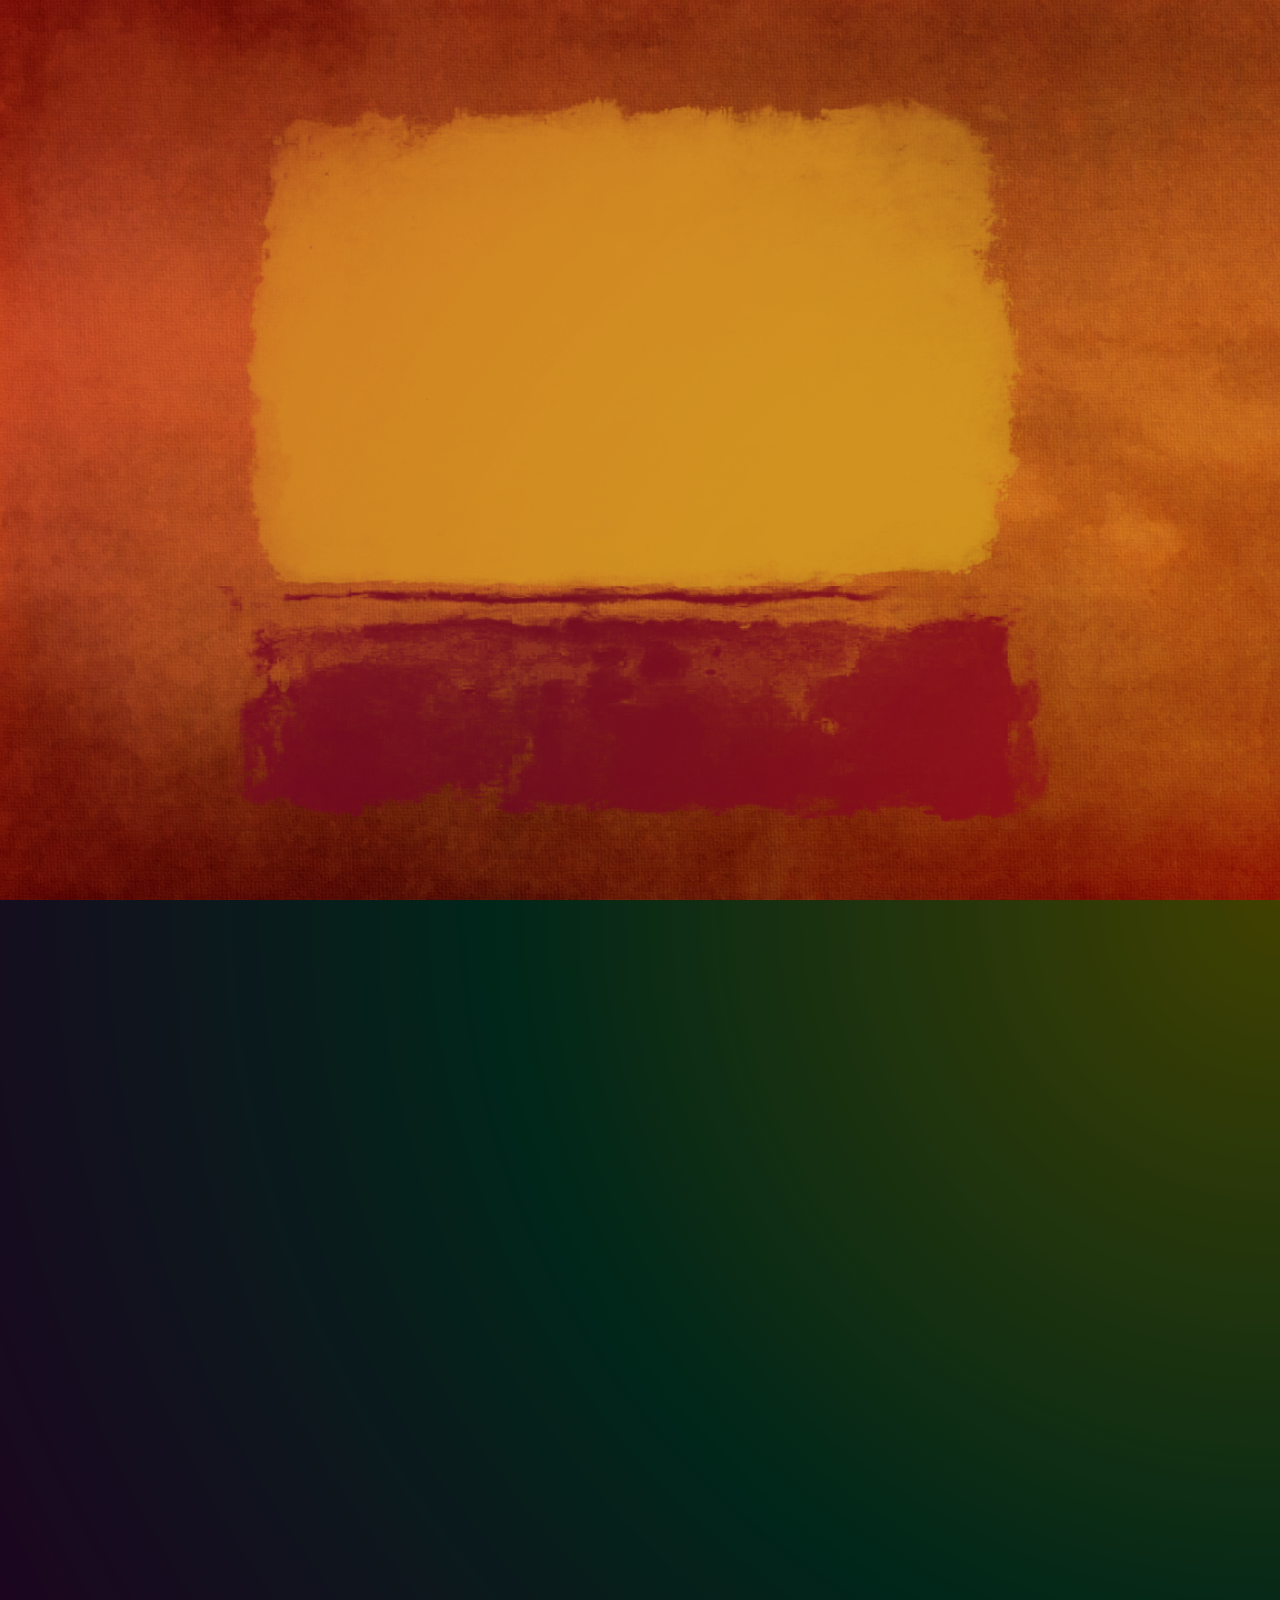
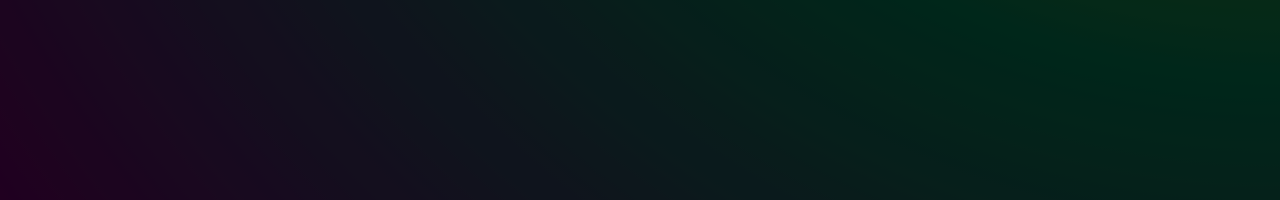
==== andrew_anime_test/index.html @ 24a17760 "Adding in a test folder to master branch" ====
<!DOCTYPE html>
<head>
  	<meta charset="utf-8">
	<title>Rothko Example</title>
	<script src="https://ajax.googleapis.com/ajax/libs/jquery/3.2.1/jquery.min.js"></script>
	<script src="js/anime.min.js"></script>
	<link rel="stylesheet" type="text/css" href="css/style.css">
	<script src="js/script.js"></script>
	<meta name="viewport" content="width=device-width, initial-scale=1">
</head>
<body>
<div class="container full">
    <div class="box first">
      <div class="overlay full"></div>
    </div>
    <div class="box second">
      <div class="overlay full"></div>
    </div>
    <div class="box third">
        <div class="overlay full"></div>
    </div>
</div>
<div class="mouse-overlay full"></div>
	<script>
var tl = anime.timeline({
  easing: 'linear',
  // duration: 70000,
  loop: true,
  delay: 5000,
});

// Add children
tl
.add({
	targets: '.container',
	duration: 40000,
	backgroundColor: '#aaa',
}, 0)
.add({
  targets: '.box.first',
	duration: 40000,
  background: '#808080',
  height: '80%',

}, 0)
.add({
  targets: '.box.first .overlay',
	duration: 40000,
  opacity: 1,
  backgroundColor: '#ff0000',

}, 0)
.add({
  targets: '.box.second',
	duration: 40000,
  height: '150%',
  marginBottom: '-1%',
  marginTop: '-1%',
  maskImage: 'url(alpha-soft.png)',
  backgroundColor: '#808080',
},0)
.add({
  targets: '.box.second .overlay',
	duration: 40000,
  opacity: '1',
  backgroundColor: '#000000',
},0)
.add({
  targets: '.box.third',
	duration: 40000,
  opacity: '1',
  backgroundColor: '#808080',
  height: '80%',
},0)
.add({
  targets: '.box.third .overlay',
	duration: 40000,
  opacity: '1',
  backgroundColor: '#ffff00',
},0)

// thrid state goes here

.add({
	targets: '.container',
	duration: 40000,
	backgroundColor: '#b7431c',
}, 40000)
.add({
  targets: '.box.first',
	duration: 40000,
  background: '#fba72b',
  height: '60%',

}, 40000)
.add({
  targets: '.box.first .overlay',
	duration: 40000,
  opacity: 0,
  backgroundColor: 'rgba(255,255,255,0)',

}, 40000)
.add({
  targets: '.box.second',
	duration: 40000,
  height: '27%',
  marginBottom: '0',
  marginTop: '-2%',
  backgroundColor: '#a10c29',
}, 40000)
.add({
  targets: '.box.second .overlay',
	duration: 40000,
  opacity: '0',
  backgroundColor: 'rgba(255,255,255,0)',
}, 40000)
.add({
  targets: '.box.third',
	duration: 40000,
  opacity: '0',
  backgroundColor: 'rgba(255,255,255,0)',
  height: '0%',
}, 40000)
.add({
  targets: '.box.third .overlay',
	duration: 40000,
  opacity: '0',
  backgroundColor: 'rgba(255,255,255,0)',
},40000);


	
</script>
</body>
</html>
---- andrew_anime_test/css/style.css ----
body{
	margin:0;
	padding:0;
	height: 100%;
	width: 100%;
	display: none;
	background-color: #000;
	overflow: hidden;
}
.full {
  position: absolute;
  top: 0px;
  bottom: 0px;
  left: 0px;
  right: 0px;
}
.container{
	display: block;
	width: 100vw;
	height: 100vh;/*
	background: -moz-radial-gradient(center, ellipse cover, #d3462a 0%, #c84b1d 73%, #89271c 100%);
	background: -webkit-radial-gradient(center, ellipse cover, #d3462a 0%,#c84b1d 73%,#89271c 100%); 
	background: radial-gradient(ellipse at center, #d3462a 0%,#c84b1d 73%,#89271c 100%);*/
	display: flex;
	flex-direction: column;
	justify-content: center;
	align-items: center;
  background: url('../img/friedrich.jpg');
  background-size: cover;
  background-color: #b7431c;
  background-blend-mode: overlay;
}
.box{
	display: block;
	width: 70%;
	max-width: 850px;
	/*transition: height 3000ms linear ;*/
}
.box.first{
	height: 60%;
	background: #fba72b;
  -webkit-mask-image: url('../img/topmask.png');
  -webkit-mask-size: 100% 100%;
  -webkit-mask-position: center;
}
.box.first .overlay{
	opacity: 0;
  mix-blend-mode: color-burn;
}
.box.second{
	height: 27%;
	margin-top:-2%;
	background: #a10c29;
-webkit-mask-image: url('../img/bottommask.png');
  -webkit-mask-size: 100% 100%;
  -webkit-mask-position: center;
}
.box.second .overlay{
	opacity: 0;
  mix-blend-mode: normal;
}
.box.third{
	height: 0%;
-webkit-mask-image: url('../img/alpha-oily.png');
  -webkit-mask-size: 100% 100%;
  -webkit-mask-position: center;
}
.box.third .overlay {
  background: yellow;
  opacity: 0;
  mix-blend-mode: color-burn;
}
.mouse-overlay {
  pointer-events: none;
  mix-blend-mode: overlay;
  width: 200vw;
  height: 200vh;
  background: radial-gradient(circle, yellow, #096, purple);
  opacity: 0.3;
}
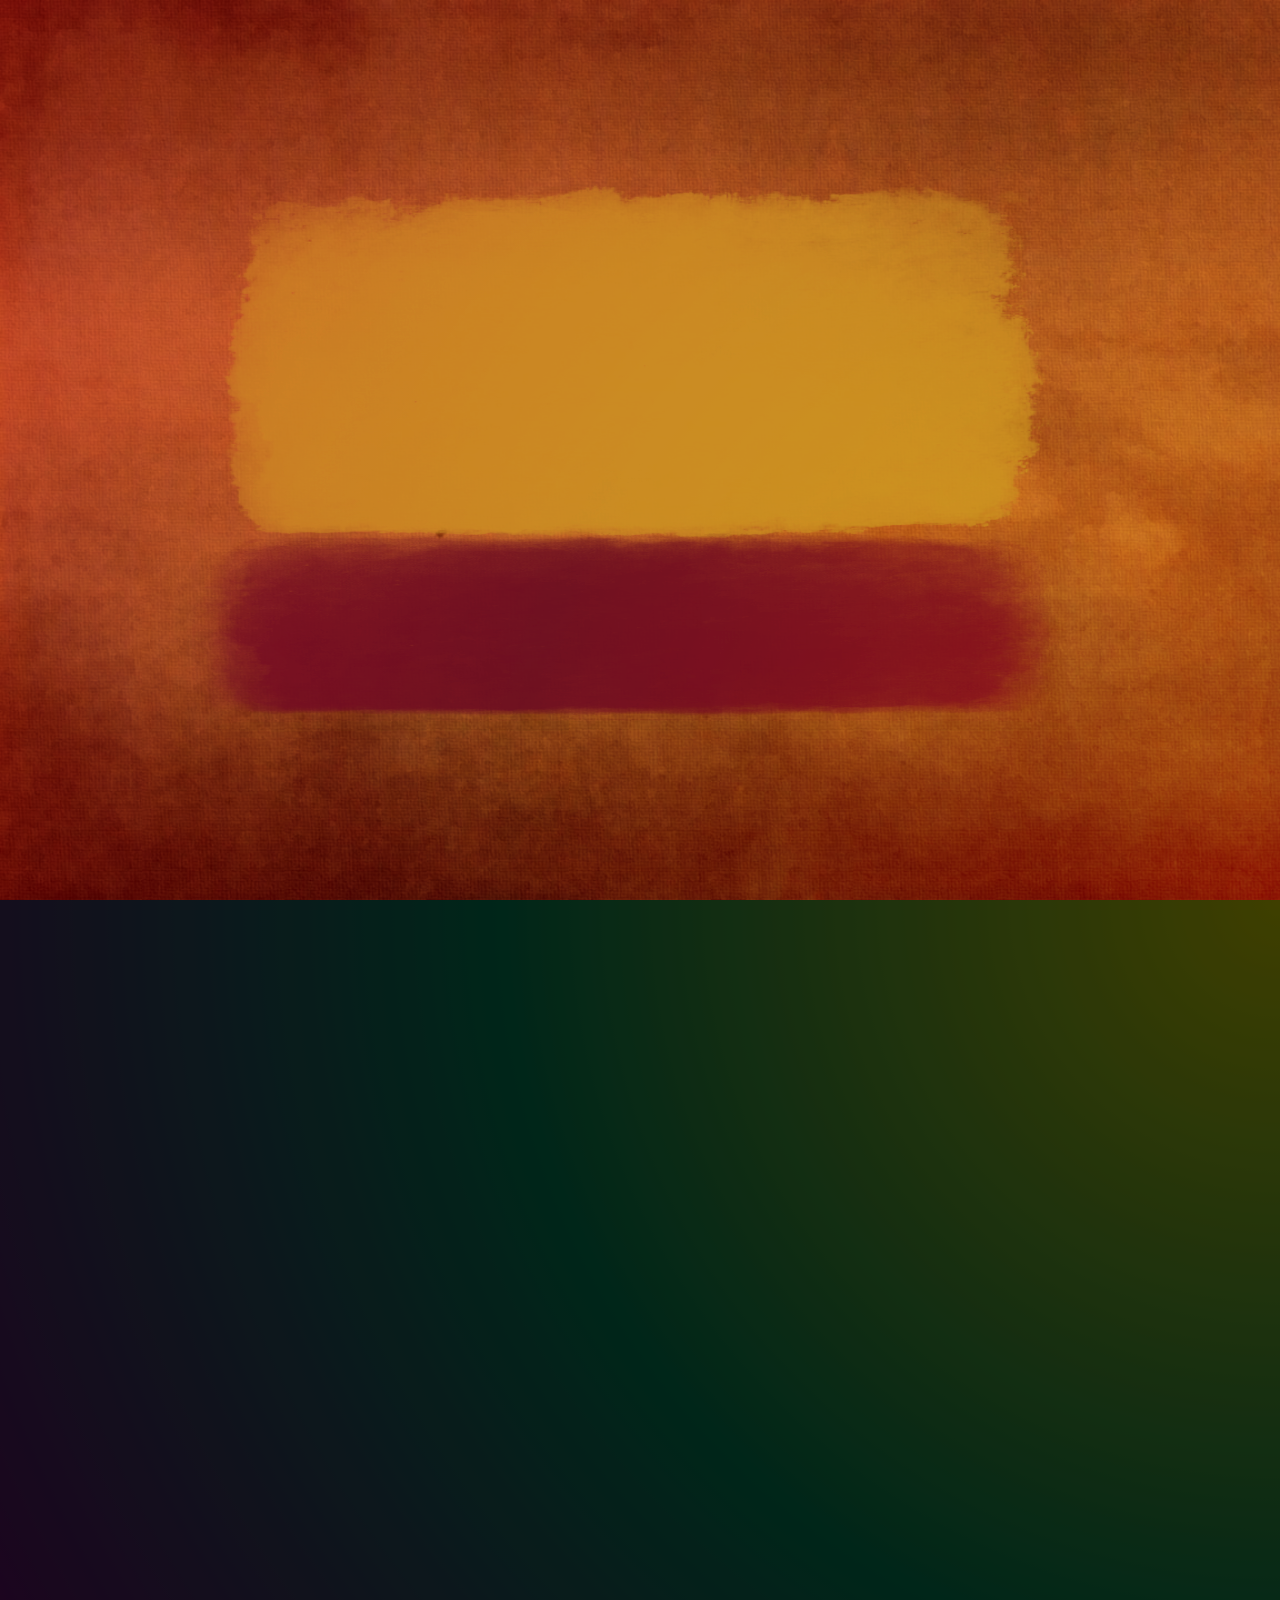
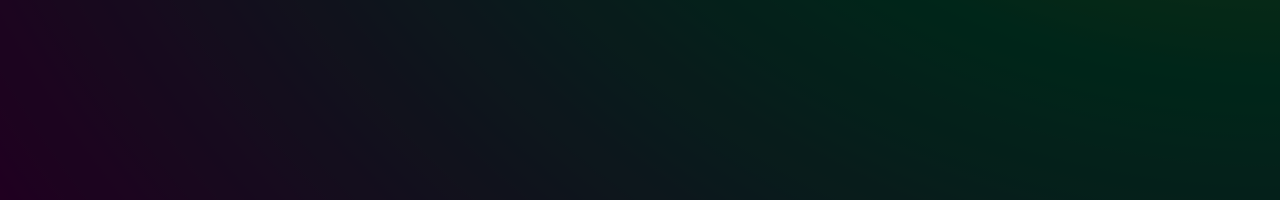
==== commit 604b79a7: "updated with new code" ====
--- a/andrew_anime_test/index.html
+++ b/andrew_anime_test/index.html
@@ -22,111 +22,7 @@
 </div>
 <div class="mouse-overlay full"></div>
 	<script>
-var tl = anime.timeline({
-  easing: 'linear',
-  // duration: 70000,
-  loop: true,
-  delay: 5000,
-});
 
-// Add children
-tl
-.add({
-	targets: '.container',
-	duration: 40000,
-	backgroundColor: '#aaa',
-}, 0)
-.add({
-  targets: '.box.first',
-	duration: 40000,
-  background: '#808080',
-  height: '80%',
-
-}, 0)
-.add({
-  targets: '.box.first .overlay',
-	duration: 40000,
-  opacity: 1,
-  backgroundColor: '#ff0000',
-
-}, 0)
-.add({
-  targets: '.box.second',
-	duration: 40000,
-  height: '150%',
-  marginBottom: '-1%',
-  marginTop: '-1%',
-  maskImage: 'url(alpha-soft.png)',
-  backgroundColor: '#808080',
-},0)
-.add({
-  targets: '.box.second .overlay',
-	duration: 40000,
-  opacity: '1',
-  backgroundColor: '#000000',
-},0)
-.add({
-  targets: '.box.third',
-	duration: 40000,
-  opacity: '1',
-  backgroundColor: '#808080',
-  height: '80%',
-},0)
-.add({
-  targets: '.box.third .overlay',
-	duration: 40000,
-  opacity: '1',
-  backgroundColor: '#ffff00',
-},0)
-
-// thrid state goes here
-
-.add({
-	targets: '.container',
-	duration: 40000,
-	backgroundColor: '#b7431c',
-}, 40000)
-.add({
-  targets: '.box.first',
-	duration: 40000,
-  background: '#fba72b',
-  height: '60%',
-
-}, 40000)
-.add({
-  targets: '.box.first .overlay',
-	duration: 40000,
-  opacity: 0,
-  backgroundColor: 'rgba(255,255,255,0)',
-
-}, 40000)
-.add({
-  targets: '.box.second',
-	duration: 40000,
-  height: '27%',
-  marginBottom: '0',
-  marginTop: '-2%',
-  backgroundColor: '#a10c29',
-}, 40000)
-.add({
-  targets: '.box.second .overlay',
-	duration: 40000,
-  opacity: '0',
-  backgroundColor: 'rgba(255,255,255,0)',
-}, 40000)
-.add({
-  targets: '.box.third',
-	duration: 40000,
-  opacity: '0',
-  backgroundColor: 'rgba(255,255,255,0)',
-  height: '0%',
-}, 40000)
-.add({
-  targets: '.box.third .overlay',
-	duration: 40000,
-  opacity: '0',
-  backgroundColor: 'rgba(255,255,255,0)',
-},40000);
 
 
 	
--- a/andrew_anime_test/css/style.css
+++ b/andrew_anime_test/css/style.css
@@ -33,8 +33,9 @@
 .box{
 	display: block;
 	width: 70%;
-	max-width: 850px;
-	/*transition: height 3000ms linear ;*/
+	max-width: 100%;
+	min-width: 10%;
+	
 }
 .box.first{
 	height: 60%;
@@ -42,6 +43,7 @@
   -webkit-mask-image: url('../img/topmask.png');
   -webkit-mask-size: 100% 100%;
   -webkit-mask-position: center;
+  transition: width 5000ms linear;
 }
 .box.first .overlay{
 	opacity: 0;
@@ -51,9 +53,10 @@
 	height: 27%;
 	margin-top:-2%;
 	background: #a10c29;
--webkit-mask-image: url('../img/bottommask.png');
+-webkit-mask-image: url('../img/alpha-soft.png');
   -webkit-mask-size: 100% 100%;
   -webkit-mask-position: center;
+  transition: width 10000ms linear;
 }
 .box.second .overlay{
 	opacity: 0;
@@ -64,6 +67,7 @@
 -webkit-mask-image: url('../img/alpha-oily.png');
   -webkit-mask-size: 100% 100%;
   -webkit-mask-position: center;
+  transition: width 9000ms linear;
 }
 .box.third .overlay {
   background: yellow;
